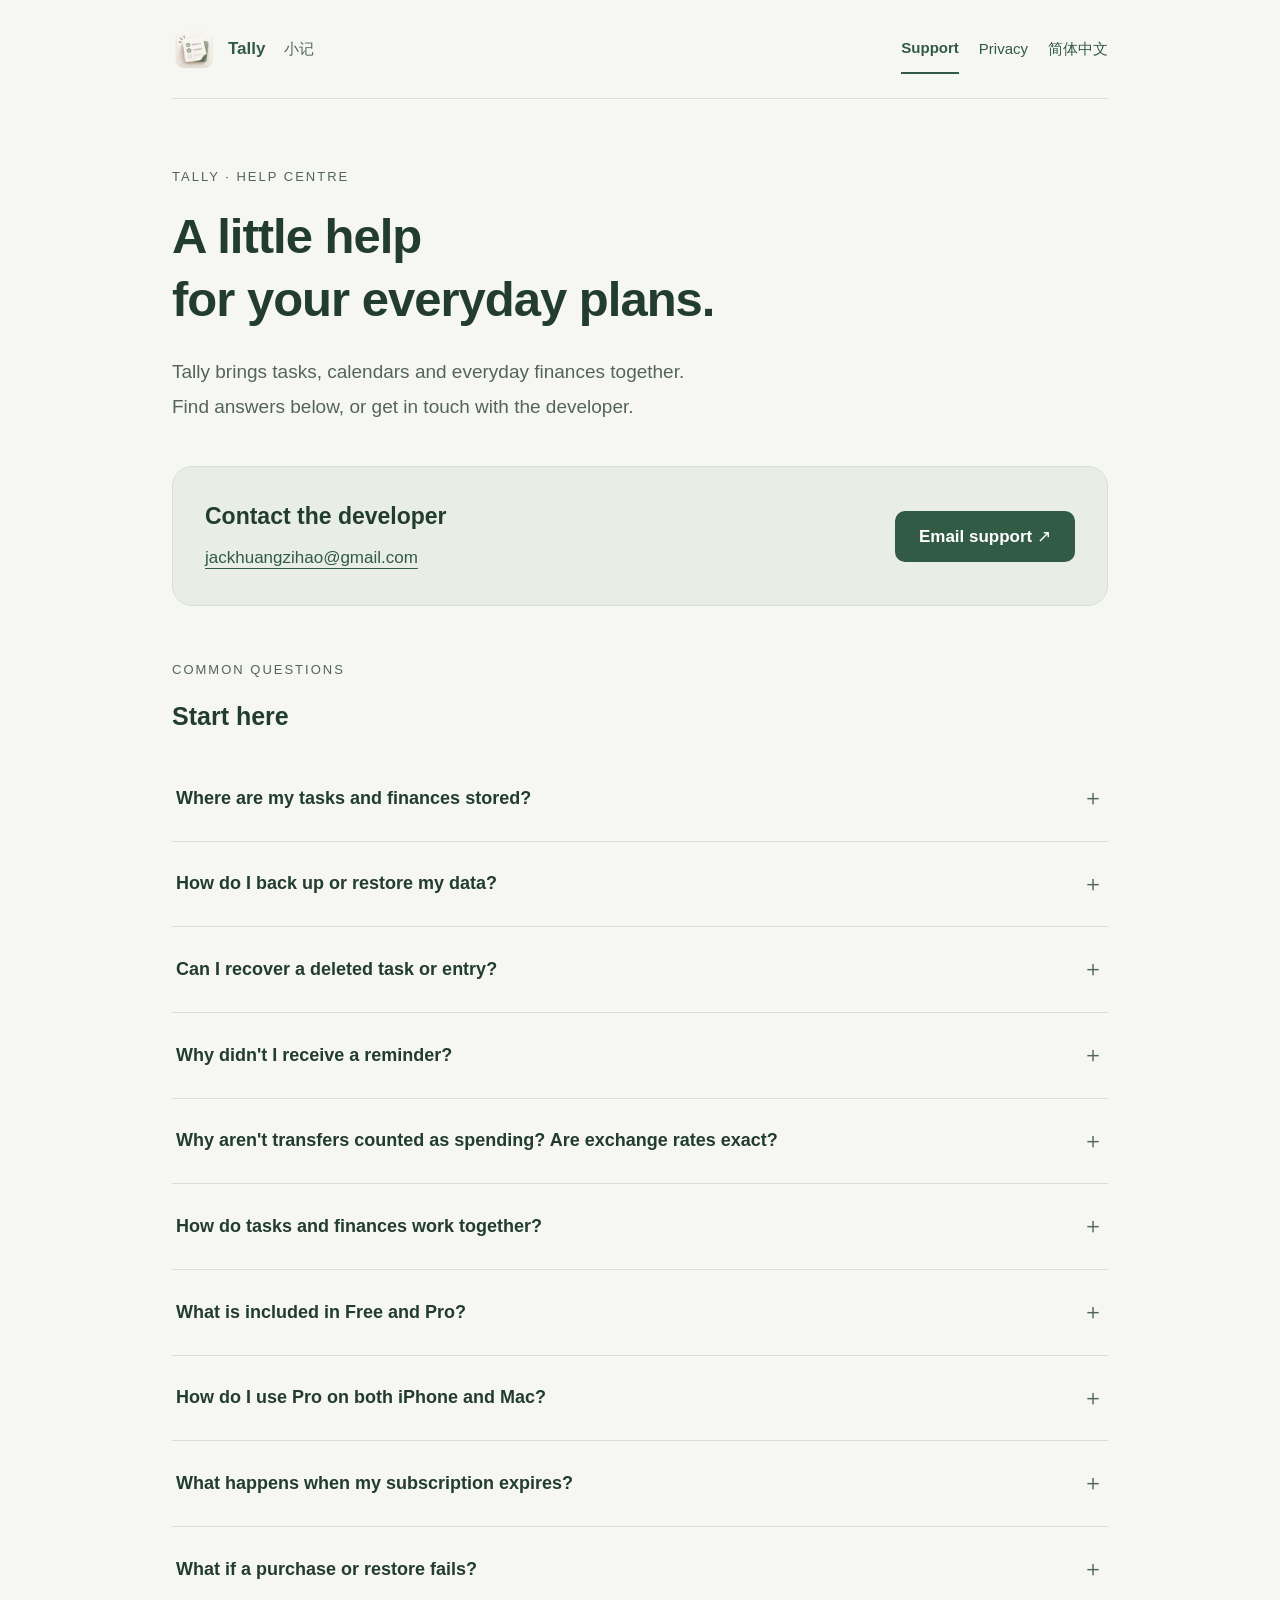
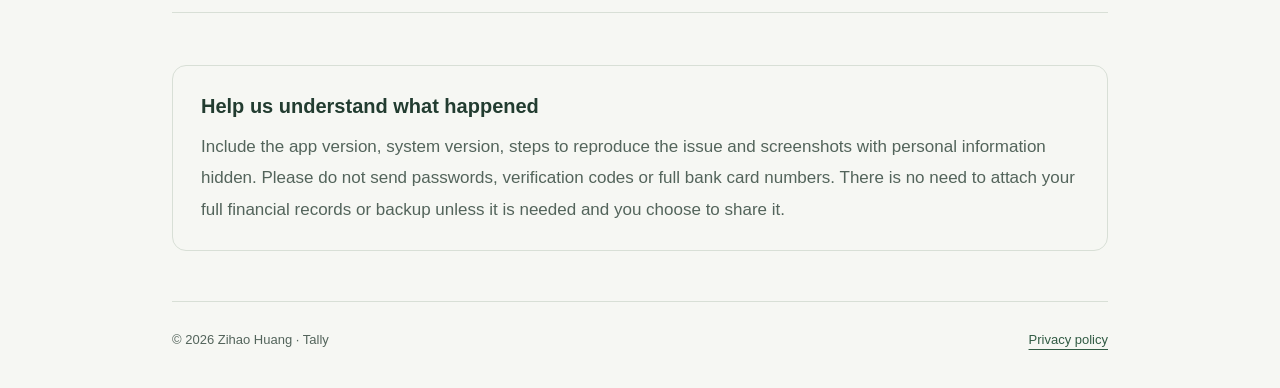
==== en/index.html @ a131eefc "Publish bilingual support and privacy pages for Tally Pro" ====
<!doctype html>
<html lang="en">
<head>
  <meta charset="utf-8">
  <meta name="viewport" content="width=device-width, initial-scale=1">
  <meta name="description" content="Tally support: tasks, personal finance, iCloud sync, backups and restoring Pro purchases.">
  <meta name="referrer" content="strict-origin-when-cross-origin">
  <title>Support · Tally</title>
  <link rel="icon" href="../assets/app-icon.png">
  <link rel="stylesheet" href="../style.css">
  <link rel="alternate" hreflang="en" href="index.html">
  <link rel="alternate" hreflang="zh-Hans" href="../index.html">
</head>
<body>
<a class="skip" href="#main">Skip to content</a>
<div class="wrap">
  <header>
    <a class="brand" href="index.html"><img src="../assets/app-icon.png" alt="" width="44" height="44">Tally <span>小记</span></a>
    <nav aria-label="Site navigation">
      <a href="index.html" aria-current="page">Support</a>
      <a href="privacy.html">Privacy</a>
      <a class="language" href="../index.html" lang="zh-CN" hreflang="zh-Hans">简体中文</a>
    </nav>
  </header>
  <main id="main">
    <section class="hero">
      <p class="eyebrow">TALLY · HELP CENTRE</p>
      <h1>A little help<br>for your everyday plans.</h1>
      <p class="intro">Tally brings tasks, calendars and everyday finances together.<br>Find answers below, or get in touch with the developer.</p>
    </section>
    <section class="contact" aria-labelledby="contact-heading">
      <div><h2 id="contact-heading">Contact the developer</h2><p><a class="email" href="mailto:jackhuangzihao@gmail.com">jackhuangzihao@gmail.com</a></p></div>
      <a class="button" href="mailto:jackhuangzihao@gmail.com?subject=Tally%20support">Email support ↗</a>
    </section>
    <section class="faq" aria-labelledby="faq-heading">
      <p class="eyebrow">COMMON QUESTIONS</p>
      <h2 id="faq-heading">Start here</h2>
      <details><summary>Where are my tasks and finances stored?</summary><p>Your tasks, lists and finances are stored on your device. You can enable iCloud in Settings to sync compatible app versions through Apple's private cloud storage using the same Apple Account. Sync runs while the app is open; you can still edit offline. Sync does not replace a backup, so export a full backup regularly.</p></details>
      <details><summary>How do I back up or restore my data?</summary><p>Open Settings, find Backup and Restore, and choose Export Full Backup. Use the same section to select a backup to restore, and read the recovery instructions before continuing. Exporting your current data first is recommended. A finance CSV helps you review entries but does not replace a full backup.</p></details>
      <details><summary>Can I recover a deleted task or entry?</summary><p>Check Recently Deleted in the relevant section first. If the item was permanently deleted, check automatic backups in Settings or a full backup you previously exported. A backup may not include your latest changes. Check its date before restoring.</p></details>
      <details><summary>Why didn't I receive a reminder?</summary><p>Check that the task has a reminder and that its time is still in the future. Then check that notifications for Tally are allowed in system settings. Focus modes, notification settings and device state may affect delivery. If the problem continues, send us the task time, reminder settings and system version.</p></details>
      <details><summary>Why aren't transfers counted as spending? Are exchange rates exact?</summary><p>Moving money between your accounts is not the same as spending it; record any fees separately. Foreign-currency asset totals use reference exchange rates and are estimates. They may differ from your bank's settlement amounts. Use the actual amounts paid, received and charged by your bank when recording transactions.</p></details>
      <details><summary>How do tasks and finances work together?</summary><p>You can link entries to a task, such as flight and accommodation costs for a trip. Open Linked Entries in a task's details to review these entries or add another one.</p></details>
      <details><summary>What is included in Free and Pro?</summary><p>The free plan has no task or entry count limit. It includes reminders, repeating tasks, day/week/month views and interactive scheduling, linked task entries, iCloud sync and backups. Statistics cover this month and the previous month.</p><p>Free limits are 5 lists in total (including 3 preset lists), 5 active accounts, 2 active books, 3 ongoing recurring bills and a budget for 1 book. Archived books with budgets also count toward the budget limit. Pro removes these creation limits and adds earlier cross-period trends, the statistics calendar and category history. Monthly, annual and lifetime plans provide the same Pro features.</p></details>
      <details><summary>How do I use Pro on both iPhone and Mac?</summary><p>App Store versions that offer Pro use Apple In-App Purchase. Use the same purchasing Apple Account in the App Store on your iPhone, iPad and Mac, then choose Restore Purchases in Tally's Settings → Pro. Your purchasing account may differ from your iCloud sync account. Restoring purchases checks your Pro access; it does not import or replace your tasks and finances.</p><p>Available plans, local prices and renewal periods are shown on the in-app Apple purchase screen. TestFlight test purchases are not production purchases.</p></details>
      <details><summary>What happens when my subscription expires?</summary><p>Your existing tasks, entries, accounts, books and recurring bills remain available to view, edit and export. Existing items above a free limit remain usable; only further over-limit creation is restricted. Existing budgets remain editable too. Day, week and month views, including interactive scheduling, stay free. Statistics for this month and the previous month remain available; earlier cross-period trends, the statistics calendar and category history require active Pro access.</p><p>You can cancel automatic renewal through Apple's subscription management. Access continues until the end of the paid period. A lifetime purchase has no subscription renewal. Buying lifetime does not automatically cancel an existing subscription. Cancel it separately in Apple subscription management to avoid further renewal charges.</p></details>
      <details><summary>What if a purchase or restore fails?</summary><p>Check your connection and App Store account, then retry or choose Restore Purchases. A purchase awaiting approval unlocks after approval; you do not need to buy repeatedly. If you still need help, send the app version and error message. Do not send passwords, verification codes or complete payment details.</p></details>
    </section>
    <aside class="note">
      <h2>Help us understand what happened</h2>
      <p>Include the app version, system version, steps to reproduce the issue and screenshots with personal information hidden. Please do not send passwords, verification codes or full bank card numbers. There is no need to attach your full financial records or backup unless it is needed and you choose to share it.</p>
    </aside>
  </main>
  <footer><p>© 2026 Zihao Huang · Tally</p><a href="privacy.html">Privacy policy</a></footer>
</div>
</body>
</html>
---- style.css ----
:root{color-scheme:light;--paper:#f6f7f3;--ink:#223c30;--muted:#53645b;--accent:#315b44;--line:#d8dfd6;--card:#fff}*{box-sizing:border-box}html{scroll-padding-top:24px}body{margin:0;background:var(--paper);color:var(--ink);font:17px/1.85 -apple-system,BlinkMacSystemFont,"Segoe UI","PingFang SC","Microsoft YaHei",sans-serif}a{color:var(--accent);text-underline-offset:5px}a:hover{text-decoration-thickness:2px}a:focus-visible,summary:focus-visible{outline:3px solid #568464;outline-offset:5px;border-radius:4px}.skip{position:absolute;top:-100px;left:16px;background:white;padding:12px;z-index:2}.skip:focus{top:12px}.wrap{max-width:1000px;margin:auto;padding:0 32px}header{display:flex;align-items:center;justify-content:space-between;gap:20px;padding:24px 0;border-bottom:1px solid var(--line)}.brand{display:flex;align-items:center;gap:12px;text-decoration:none;font-weight:650;white-space:nowrap}.brand img{width:44px;height:44px}.brand span{font-weight:400;color:var(--muted);font-size:15px;margin-left:7px}nav{display:flex;gap:24px;font-size:15px}nav a{text-decoration:none;padding:10px 0}nav a[aria-current=page]{font-weight:650;border-bottom:2px solid var(--accent)}.hero{padding:66px 0 42px;max-width:750px}.eyebrow{font-size:13px;letter-spacing:2px;color:var(--muted);margin:0 0 16px}h1{font-size:clamp(32px,5vw,49px);line-height:1.3;letter-spacing:-1px;margin:0 0 22px;font-weight:650}h2{font-size:25px;line-height:1.5;font-weight:600;margin:0 0 20px}h3{font-size:18px;margin:0 0 10px}.intro{font-size:19px;color:var(--muted);margin:0;max-width:680px}.contact{display:grid;grid-template-columns:1fr auto;gap:24px;align-items:center;background:#e9eee5;border:1px solid var(--line);border-radius:20px;padding:32px;margin:0 0 52px}.contact h2{font-size:23px;margin:0 0 8px}.contact p{margin:0;color:var(--muted)}.email{display:inline-block;overflow-wrap:anywhere;font-size:17px}.button{display:inline-flex;min-height:48px;align-items:center;justify-content:center;background:var(--accent);color:white;border-radius:10px;padding:10px 24px;text-decoration:none;white-space:nowrap;font-weight:550}.button:hover{background:#244633}.faq{margin-bottom:52px}details{border-bottom:1px solid var(--line)}summary{cursor:pointer;padding:22px 4px;font-size:18px;font-weight:550;list-style:none;display:flex;justify-content:space-between;gap:18px;align-items:center}summary::-webkit-details-marker{display:none}summary:after{content:'＋';font-size:22px;font-weight:400;color:var(--muted)}details[open] summary:after{content:'−'}details p{margin:0 4px 22px;color:var(--muted)}.note{padding:25px 28px;border:1px solid var(--line);border-radius:14px;margin-bottom:50px}.note p{margin:0;color:var(--muted)}.note h2{font-size:20px;margin-bottom:10px}footer{display:flex;justify-content:space-between;gap:16px;flex-wrap:wrap;padding:26px 0 36px;border-top:1px solid var(--line);font-size:13px;color:var(--muted)}footer p{margin:0}.prose{max-width:760px;margin:0 auto 60px}.prose section{margin:32px 0}.prose h2{font-size:22px;margin-bottom:12px}.prose p,.prose li{color:var(--muted)}.prose ul{padding-left:24px}.prose .lead{border-left:3px solid #779578;padding:8px 0 8px 24px}.date{font-size:14px;margin-top:20px;color:var(--muted)}@media(max-width:600px){body{font-size:16px}.wrap{padding:0 22px}header{padding:18px 0;gap:12px}.brand{gap:6px}.brand img{width:36px;height:36px}.brand span{display:none}nav{gap:18px;font-size:14px}.hero{padding:42px 0 30px}.intro{font-size:17px}.contact{grid-template-columns:1fr;padding:24px;gap:20px;margin-bottom:38px}.button{width:100%}summary{font-size:16px;padding:20px 0}.note{padding:22px}.prose .lead{padding-left:16px}footer{font-size:12px}}

/* Keep language navigation usable on narrow screens. */
nav{flex-wrap:wrap;align-items:center;justify-content:flex-end;column-gap:20px;row-gap:0}.language{white-space:nowrap}@media(max-width:600px){header{align-items:flex-start}nav{column-gap:14px;max-width:240px}nav a{min-height:44px;display:inline-flex;align-items:center}}
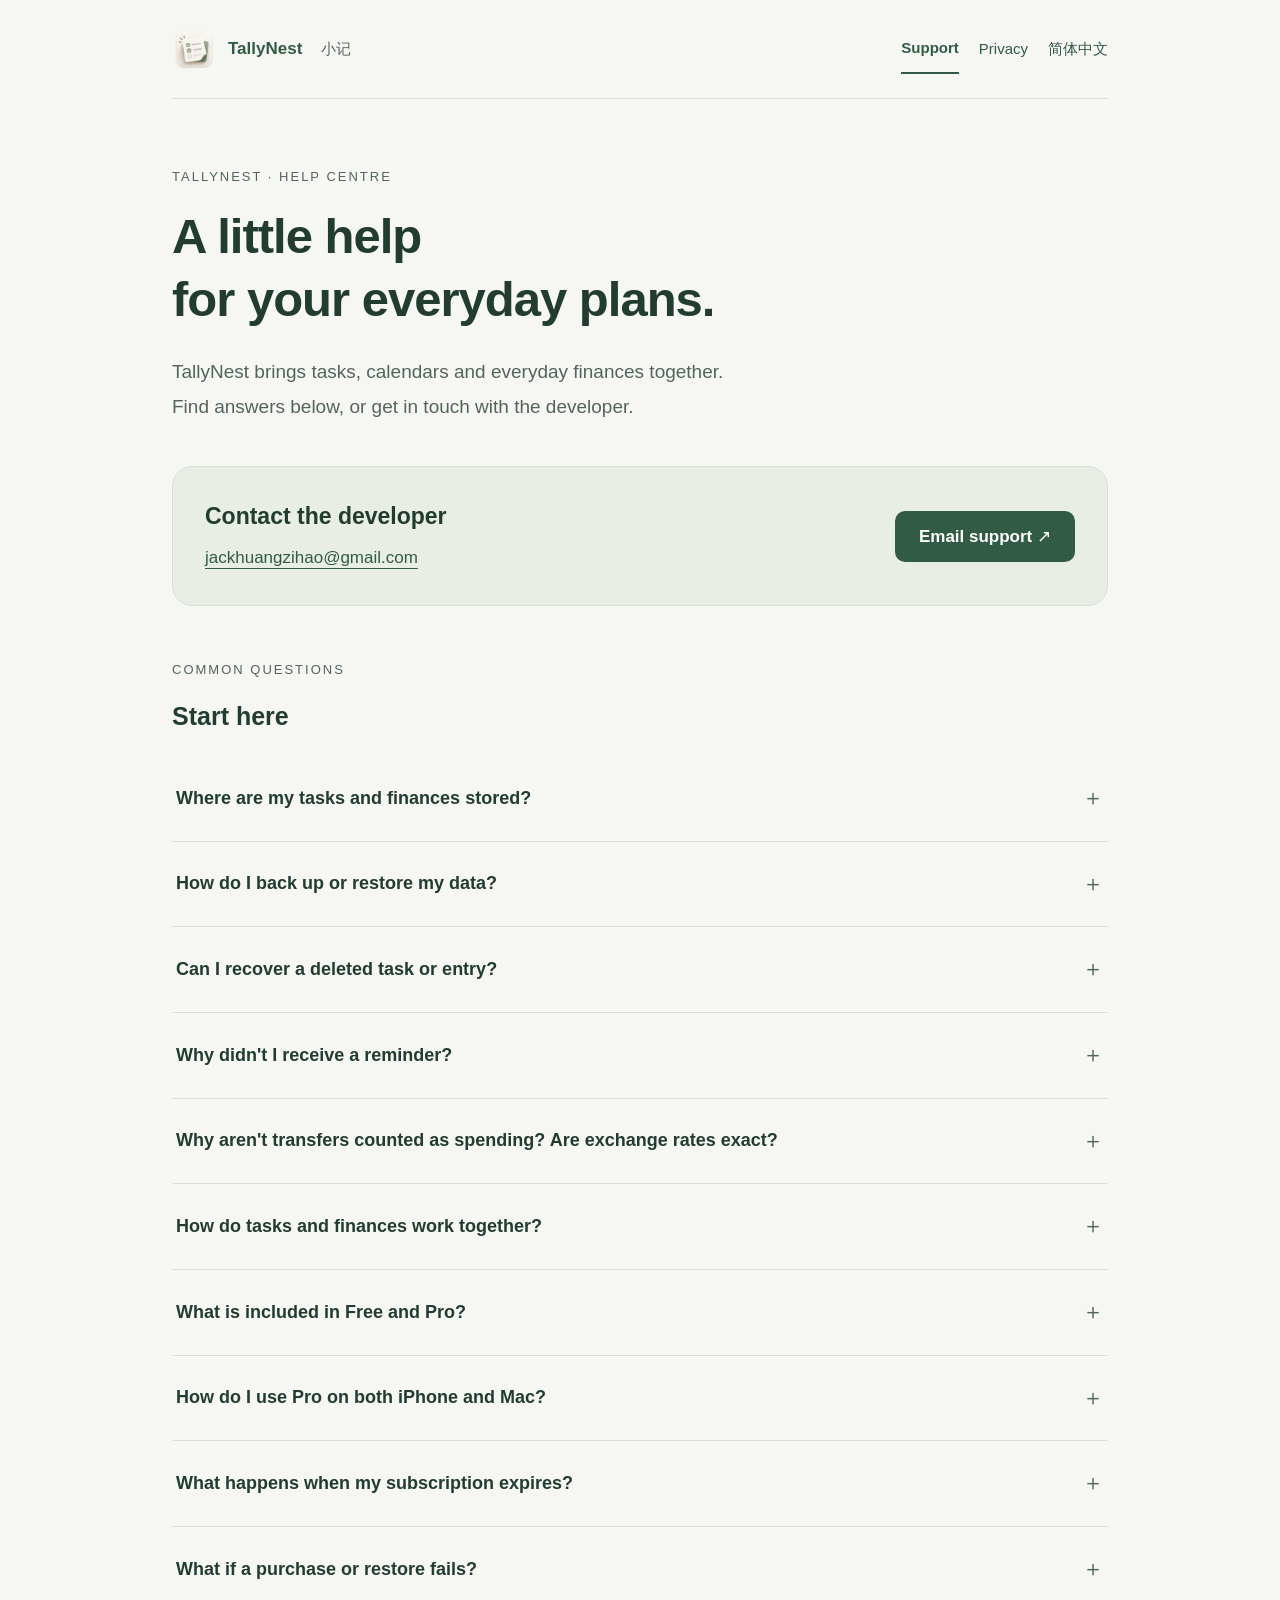
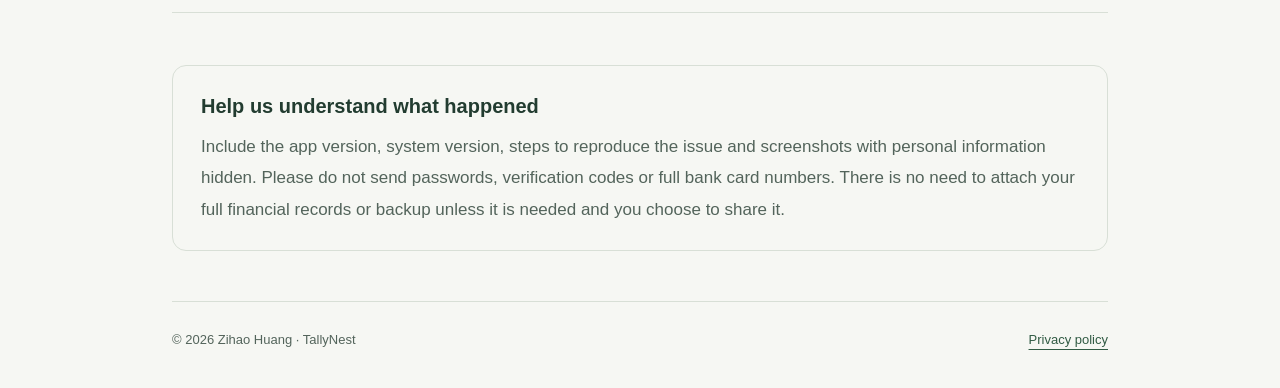
==== commit 9aa19854: "Clarify privacy diagnostics and unify TallyNest branding" ====
--- a/en/index.html
+++ b/en/index.html
@@ -3,9 +3,9 @@
 <head>
   <meta charset="utf-8">
   <meta name="viewport" content="width=device-width, initial-scale=1">
-  <meta name="description" content="Tally support: tasks, personal finance, iCloud sync, backups and restoring Pro purchases.">
+  <meta name="description" content="TallyNest support: tasks, personal finance, iCloud sync, backups and restoring Pro purchases.">
   <meta name="referrer" content="strict-origin-when-cross-origin">
-  <title>Support · Tally</title>
+  <title>Support · TallyNest</title>
   <link rel="icon" href="../assets/app-icon.png">
   <link rel="stylesheet" href="../style.css">
   <link rel="alternate" hreflang="en" href="index.html">
@@ -15,7 +15,7 @@
 <a class="skip" href="#main">Skip to content</a>
 <div class="wrap">
   <header>
-    <a class="brand" href="index.html"><img src="../assets/app-icon.png" alt="" width="44" height="44">Tally <span>小记</span></a>
+    <a class="brand" href="index.html"><img src="../assets/app-icon.png" alt="" width="44" height="44">TallyNest <span>小记</span></a>
     <nav aria-label="Site navigation">
       <a href="index.html" aria-current="page">Support</a>
       <a href="privacy.html">Privacy</a>
@@ -24,13 +24,13 @@
   </header>
   <main id="main">
     <section class="hero">
-      <p class="eyebrow">TALLY · HELP CENTRE</p>
+      <p class="eyebrow">TALLYNEST · HELP CENTRE</p>
       <h1>A little help<br>for your everyday plans.</h1>
-      <p class="intro">Tally brings tasks, calendars and everyday finances together.<br>Find answers below, or get in touch with the developer.</p>
+      <p class="intro">TallyNest brings tasks, calendars and everyday finances together.<br>Find answers below, or get in touch with the developer.</p>
     </section>
     <section class="contact" aria-labelledby="contact-heading">
       <div><h2 id="contact-heading">Contact the developer</h2><p><a class="email" href="mailto:jackhuangzihao@gmail.com">jackhuangzihao@gmail.com</a></p></div>
-      <a class="button" href="mailto:jackhuangzihao@gmail.com?subject=Tally%20support">Email support ↗</a>
+      <a class="button" href="mailto:jackhuangzihao@gmail.com?subject=TallyNest%20support">Email support ↗</a>
     </section>
     <section class="faq" aria-labelledby="faq-heading">
       <p class="eyebrow">COMMON QUESTIONS</p>
@@ -38,11 +38,11 @@
       <details><summary>Where are my tasks and finances stored?</summary><p>Your tasks, lists and finances are stored on your device. You can enable iCloud in Settings to sync compatible app versions through Apple's private cloud storage using the same Apple Account. Sync runs while the app is open; you can still edit offline. Sync does not replace a backup, so export a full backup regularly.</p></details>
       <details><summary>How do I back up or restore my data?</summary><p>Open Settings, find Backup and Restore, and choose Export Full Backup. Use the same section to select a backup to restore, and read the recovery instructions before continuing. Exporting your current data first is recommended. A finance CSV helps you review entries but does not replace a full backup.</p></details>
       <details><summary>Can I recover a deleted task or entry?</summary><p>Check Recently Deleted in the relevant section first. If the item was permanently deleted, check automatic backups in Settings or a full backup you previously exported. A backup may not include your latest changes. Check its date before restoring.</p></details>
-      <details><summary>Why didn't I receive a reminder?</summary><p>Check that the task has a reminder and that its time is still in the future. Then check that notifications for Tally are allowed in system settings. Focus modes, notification settings and device state may affect delivery. If the problem continues, send us the task time, reminder settings and system version.</p></details>
+      <details><summary>Why didn't I receive a reminder?</summary><p>Check that the task has a reminder and that its time is still in the future. Then check that notifications for TallyNest are allowed in system settings. Focus modes, notification settings and device state may affect delivery. If the problem continues, send us the task time, reminder settings and system version.</p></details>
       <details><summary>Why aren't transfers counted as spending? Are exchange rates exact?</summary><p>Moving money between your accounts is not the same as spending it; record any fees separately. Foreign-currency asset totals use reference exchange rates and are estimates. They may differ from your bank's settlement amounts. Use the actual amounts paid, received and charged by your bank when recording transactions.</p></details>
       <details><summary>How do tasks and finances work together?</summary><p>You can link entries to a task, such as flight and accommodation costs for a trip. Open Linked Entries in a task's details to review these entries or add another one.</p></details>
       <details><summary>What is included in Free and Pro?</summary><p>The free plan has no task or entry count limit. It includes reminders, repeating tasks, day/week/month views and interactive scheduling, linked task entries, iCloud sync and backups. Statistics cover this month and the previous month.</p><p>Free limits are 5 lists in total (including 3 preset lists), 5 active accounts, 2 active books, 3 ongoing recurring bills and a budget for 1 book. Archived books with budgets also count toward the budget limit. Pro removes these creation limits and adds earlier cross-period trends, the statistics calendar and category history. Monthly, annual and lifetime plans provide the same Pro features.</p></details>
-      <details><summary>How do I use Pro on both iPhone and Mac?</summary><p>App Store versions that offer Pro use Apple In-App Purchase. Use the same purchasing Apple Account in the App Store on your iPhone, iPad and Mac, then choose Restore Purchases in Tally's Settings → Pro. Your purchasing account may differ from your iCloud sync account. Restoring purchases checks your Pro access; it does not import or replace your tasks and finances.</p><p>Available plans, local prices and renewal periods are shown on the in-app Apple purchase screen. TestFlight test purchases are not production purchases.</p></details>
+      <details><summary>How do I use Pro on both iPhone and Mac?</summary><p>App Store versions that offer Pro use Apple In-App Purchase. Use the same purchasing Apple Account in the App Store on your iPhone, iPad and Mac, then choose Restore Purchases in TallyNest's Settings → Pro. Your purchasing account may differ from your iCloud sync account. Restoring purchases checks your Pro access; it does not import or replace your tasks and finances.</p><p>Available plans, local prices and renewal periods are shown on the in-app Apple purchase screen. TestFlight test purchases are not production purchases.</p></details>
       <details><summary>What happens when my subscription expires?</summary><p>Your existing tasks, entries, accounts, books and recurring bills remain available to view, edit and export. Existing items above a free limit remain usable; only further over-limit creation is restricted. Existing budgets remain editable too. Day, week and month views, including interactive scheduling, stay free. Statistics for this month and the previous month remain available; earlier cross-period trends, the statistics calendar and category history require active Pro access.</p><p>You can cancel automatic renewal through Apple's subscription management. Access continues until the end of the paid period. A lifetime purchase has no subscription renewal. Buying lifetime does not automatically cancel an existing subscription. Cancel it separately in Apple subscription management to avoid further renewal charges.</p></details>
       <details><summary>What if a purchase or restore fails?</summary><p>Check your connection and App Store account, then retry or choose Restore Purchases. A purchase awaiting approval unlocks after approval; you do not need to buy repeatedly. If you still need help, send the app version and error message. Do not send passwords, verification codes or complete payment details.</p></details>
     </section>
@@ -51,7 +51,7 @@
       <p>Include the app version, system version, steps to reproduce the issue and screenshots with personal information hidden. Please do not send passwords, verification codes or full bank card numbers. There is no need to attach your full financial records or backup unless it is needed and you choose to share it.</p>
     </aside>
   </main>
-  <footer><p>© 2026 Zihao Huang · Tally</p><a href="privacy.html">Privacy policy</a></footer>
+  <footer><p>© 2026 Zihao Huang · TallyNest</p><a href="privacy.html">Privacy policy</a></footer>
 </div>
 </body>
 </html>
